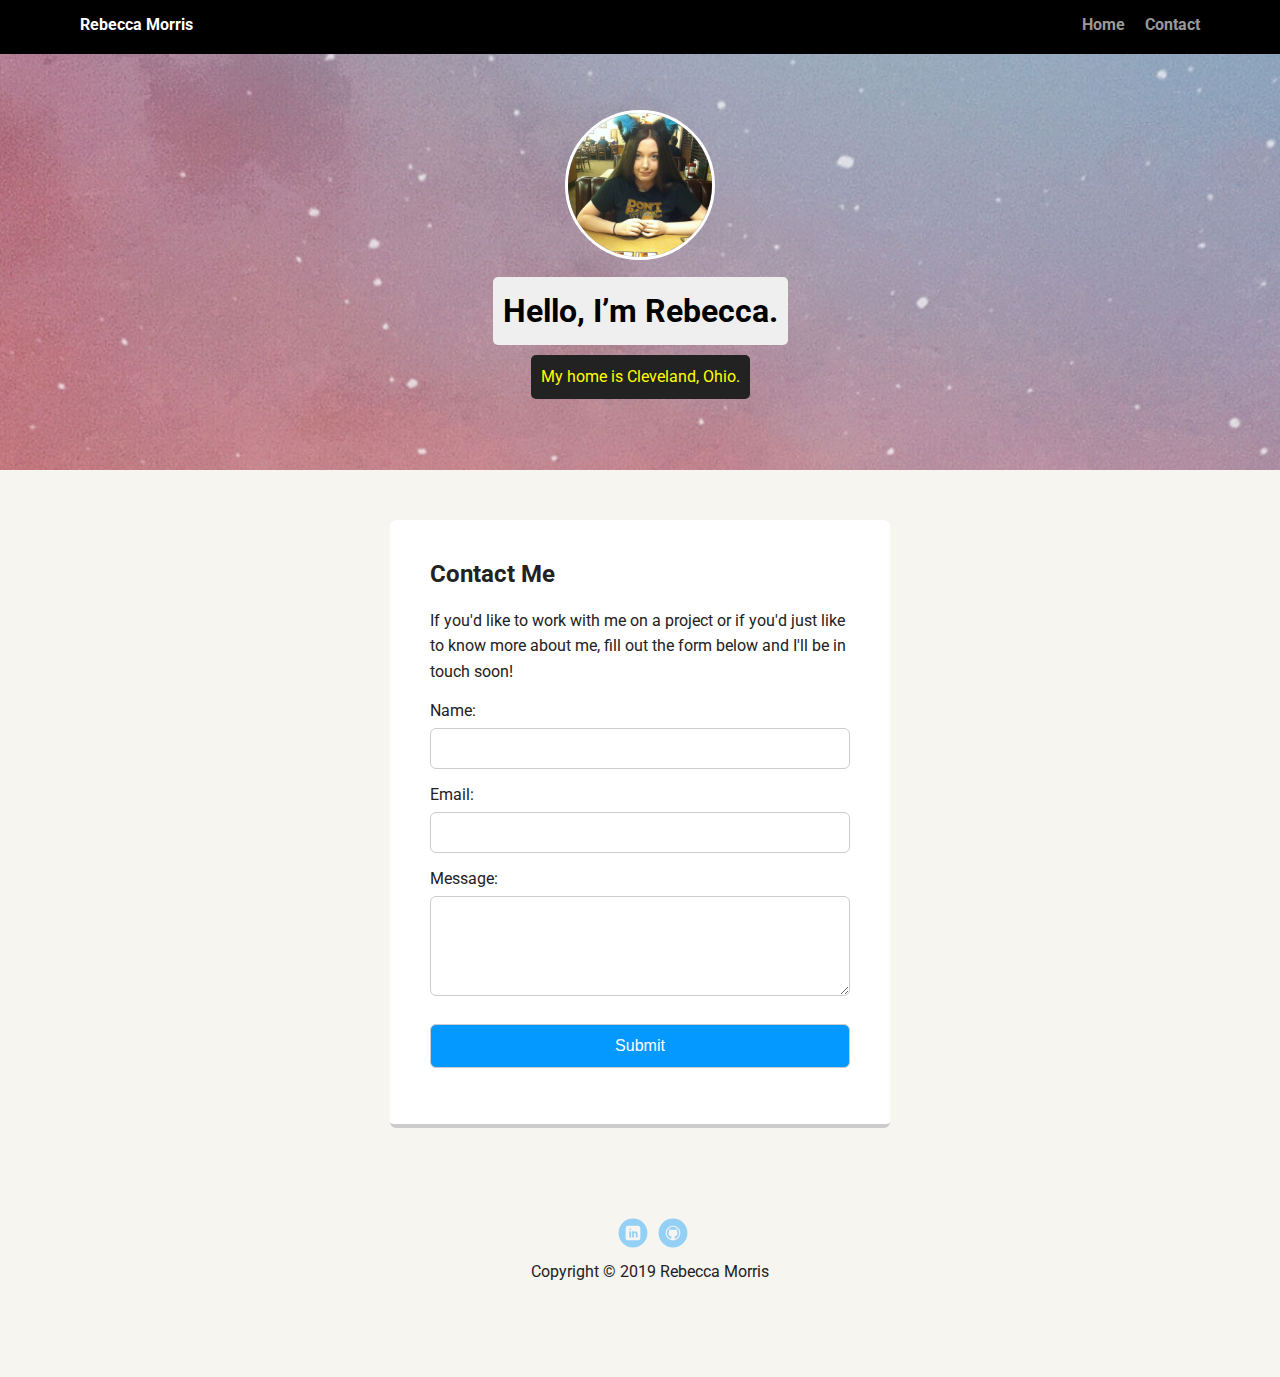
==== contact.html @ 9ac28224 "Add contact page" ====
<!doctype html>
<html lang="en">
<head>
  <meta charset="utf-8">
  <title>Rebecca Morris's Profile</title>
  <meta name="viewport" content="width=device-width, initial-scale=1.0">
  <link rel="stylesheet" href="styles.css">
  <link href="https://fonts.googleapis.com/css?family=Muli%7CRoboto:400,300,500,700,900" rel="stylesheet">
</head>
  <body>
    <nav class="main-nav">
      <ul class="nav">
        <li class="name">Rebecca Morris</li>
        <li><a href="index.html">Home</a></li>
        <li><a href="contact.html">Contact</a></li>
      </ul>
    </nav>

    <header>
      <img src="images/profile-pic.jpg" alt="Rebecca Morris" class="profile-image">
      <h1 class="tag name">Hello, I’m Rebecca.</h1>
      <p class="tag location">My home is Cleveland, Ohio.</p>
    </header>

    <main class="flex">
      <section class="card">
        <h2>Contact Me</h2>
        <p>If you'd like to work with me on a project or if you'd just like to know more about me, fill out the form below and I'll be in touch soon!</p>

        <form action="contact.html" method="post">
          <label for="name">Name:</label>
          <input type="text" id="name" name="name"><br>

          <label for="email">Email:</label>
          <input type="email" id="email" name="email"><br>

          <label for="message">Message:</label>
          <textarea id="message" name="message"></textarea>
          <button type="submit">Submit</button>
        </form>
      </section>
    </main>

    <footer>
      <ul>
        <li><a href="https://www.linkedin.com/in/rebecca-morris/" class="social linkedin">LinkedIn</a></li>
        <li><a href="https://github.com/RebeccaMorris" class="social github">Github</a></li>
      </ul>
      <p class="copyright">Copyright &copy; 2019 Rebecca Morris</p>
    </footer>
  </body>
  </html>
---- styles.css ----
/* Global Layout Set-up */
* {
  box-sizing: border-box;
}

body {
  margin: 0;
  padding: 0;
  text-align: center;
  font-family: 'Roboto', sans-serif;
  color: #222;
  background: #f7f5f0;
}

/* Link Styles */
a {
  text-decoration: none;
  color: #999;
}
a:hover {
  color: #6633ff;
}

/* Section Styles */
.main-nav {
  width: 100%;
  background: black;
  min-height: 30px;
  padding: 10px;
  position: fixed;
  text-align: center;
}
.nav {
  display: flex;
  justify-content: space-around;
  font-weight: 700;
  list-style-type: none;
  margin: 0 auto;
  padding: 0;
}

.nav .name {
    display: block;
    margin-right: auto;
    color: white;
}
.nav li {
  padding: 5px 10px 10px 10px;
}
.nav a {
  transition: all .5s;
}
.nav a:hover {
  color: white
}

header {
  text-align: center;
  background: url('images/background.jpg') no-repeat top center ;
  background-size: cover;
  overflow: hidden;
  padding-top: 60px;
}
header {
  line-height: 1.5;
}
header .profile-image {
  margin-top: 50px;
  width: 150px;
  height: 150px;
  border-radius: 50%;
  border: 3px solid white;
  transition: all .5s;
}
header .profile-image:hover {
  transform: scale(1.2) rotate(5deg);
}
.tag {
  background-color: #efefef;
  color: black;
  padding: 10px;
  border-radius: 5px;
  display: table;
  margin: 10px auto;
}
.location {
  background-color: #222;
  color: yellow;
}
.card {
  margin: 30px;
  padding: 20px 40px 40px;
  max-width: 500px;
  text-align: left;
  background: #fff;
  border-bottom: 4px solid #ccc;
  border-radius: 6px;
  transition: all .5s;
}
.card:hover {
  border-color: #ff99ff;
}

ul.skills {
  padding: 0;
  text-align: center;
}

.skills li {
  border-radius: 6px;
  display: inline-block;
  background: #ff9904;
  color: white;
  padding: 5px 10px;
  margin: 2px;
}

.skills li:nth-child(odd) {
  background: #0399ff;
}

footer {
  width: 100%;
  min-height: 30px;
  padding: 20px 0 40px 20px;
}

footer .copyright {
  top: -8px;
  font-size: .75em;
}

footer ul {
  list-style-type: none;
  margin: 0;
  padding: 0;
}

footer ul li {
  display: inline-block;
}

a.social {
  display: inline-block;
  text-indent: -9999px;
  margin-left: 5px;
  width: 30px;
  height: 30px;
  background-size: 30px 30px;
  opacity: .4;
  transition: all .5s;
}
a.twitter {
  background-image: url(images/twitter.svg);
}
a.linkedin {
  background-image: url(images/linkedin.svg);
}
a.github {
  background-image: url(images/github.svg);
}
a.social:hover {
  opacity: 1;
}
.clearfix {
  clear: both;
}

/* Contact page styles */
input, textarea, button[type="submit"] {
  width: 100%;
  padding: 12px;
  margin: 8px 0 16px;
  border: 1px solid #ccc;
  border-radius: 6px;
}

textarea {
  height: 100px;
}

button[type="submit"] {
  background-color: #0399ff;
  font-size: 1em;
  color: white;
}

/* Styles for larger screens */
@media screen and (min-width: 720px) {

  .flex {
      display: -ms-flexbox;      /* TWEENER - IE 10 */
      display: flex;
      max-width: 1200px;
      -ms-flex-pack: distribute;
      justify-content: space-around;
      margin: 0 auto;
  }

  header {
    min-height: 470px;
  }

  .nav {
    max-width: 1200px;
    padding: 0 30px;
  }


  main {
    padding-top: 20px;
  }

  main p {
    line-height: 1.6em;
  }

  footer {
    font-size: 1.3em;
    max-width: 1200px;
    margin: 40px auto;
  }

}
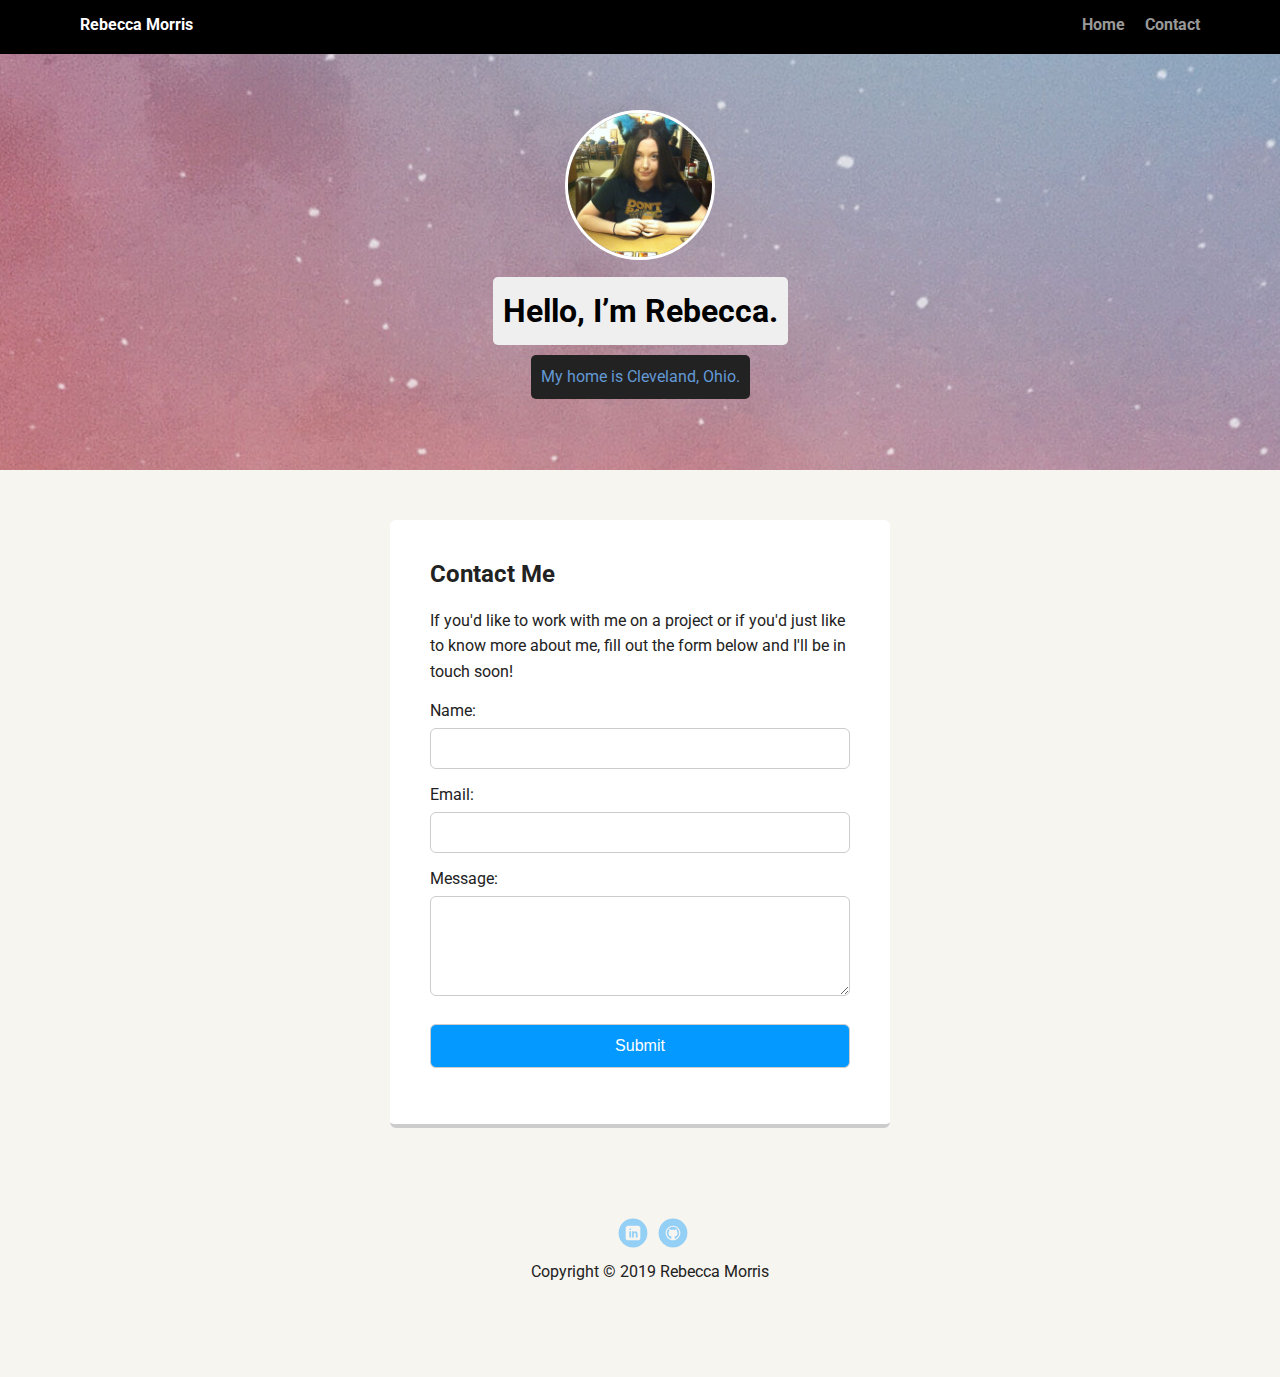
==== commit 63a7a899: "Make social media links open in new tab" ====
--- a/contact.html
+++ b/contact.html
@@ -43,8 +43,8 @@
 
     <footer>
       <ul>
-        <li><a href="https://www.linkedin.com/in/rebecca-morris/" class="social linkedin">LinkedIn</a></li>
-        <li><a href="https://github.com/RebeccaMorris" class="social github">Github</a></li>
+        <li><a href="https://www.linkedin.com/in/rebecca-morris/" target="_blank" class="social linkedin">LinkedIn</a></li>
+        <li><a href="https://github.com/RebeccaMorris" target="_blank" class="social github">Github</a></li>
       </ul>
       <p class="copyright">Copyright &copy; 2019 Rebecca Morris</p>
     </footer>
--- a/styles.css
+++ b/styles.css
@@ -85,7 +85,7 @@
 }
 .location {
   background-color: #222;
-  color: yellow;
+  color: #6399d5;
 }
 .card {
   margin: 30px;
@@ -98,7 +98,7 @@
   transition: all .5s;
 }
 .card:hover {
-  border-color: #ff99ff;
+  border-color: #d37f95;
 }
 
 ul.skills {
